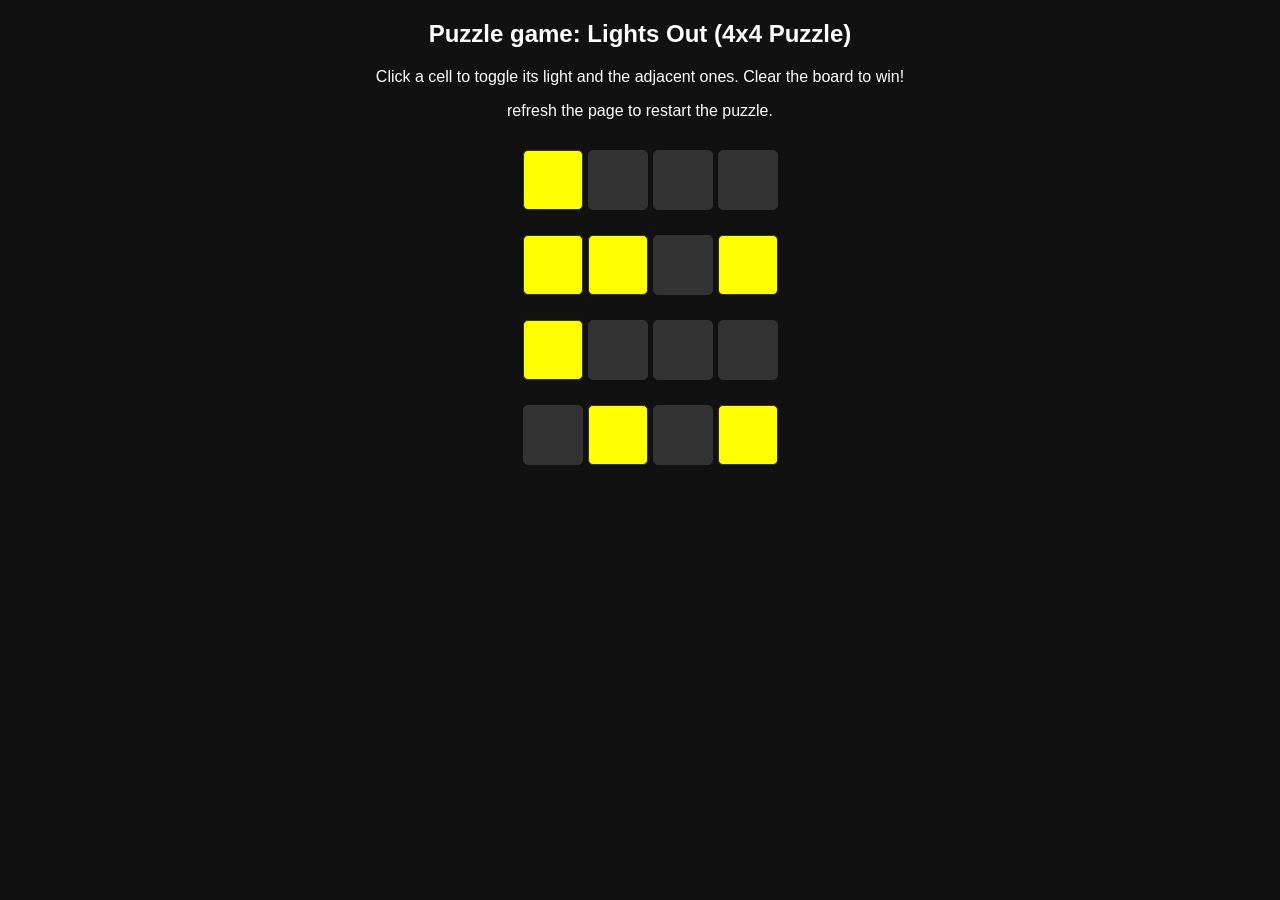
==== index.html @ dad7db60 "initial" ====
<!DOCTYPE html>
<html lang="en">
<head>
    <meta charset="UTF-8">
    <meta name="viewport" content="width=device-width, initial-scale=1.0">
    <title>Lights Out Puzzle</title>

    <link rel="stylesheet" href="style.css">
</head>
<body>

    <!-- Scenario 3 container -->
    <div id="mainGame"></div>

    <!-- Load scenario 3 script -->
    <script src="game.js"></script>

    <!-- Start the game immediately -->
    <script>
        initmainGame();
    </script>

</body>
</html>
---- style.css ----
/* ===== GLOBAL ===== */
body {
    margin: 0;
    padding: 0;
    background: #111;
    color: white;
    font-family: Arial, sans-serif;
    display: flex;
    justify-content: center;
}

#screen-container {
    width: max-content;
}

.screen {
    text-align: center;
}

.hidden {
    display: none;
}

button {
    padding: 12px 20px;
    background: #4caf50;
    border: none;
    border-radius: 6px;
    color: white;
    cursor: pointer;
    font-size: 18px;
    margin: 10px;
}

button:hover {
    background: #45a049;
}

/* ===== SCENARIO 3 — LIGHTS OUT ===== */

.scenario-3-bg {
    /* Example color for Lights Out - e.g., Dark Green/Black for a puzzle grid */
    background-color: #1f381f;
    transition: background-color 0.5s;
}

#lights-grid {
    display: grid;
    grid-template-columns: repeat(4, 70px);
    grid-gap: 8px;
    justify-content: center;
    margin-top: 20px;
}

.light-cell {
    width: 70px;
    height: 70px;
    background: #222;
    border-radius: 8px;
    cursor: pointer;
    transition: 0.2s;
}

.light-on {
    background: #ffe066;
    box-shadow: 0 0 15px #ffea85;
}

/* Win message styling */
.win-msg {
    font-size: 22px;
    margin-top: 15px;
    color: #85ff9e;
}

/* Centered title for scenario 3 */
.centerTitle {
    text-align: center;
}
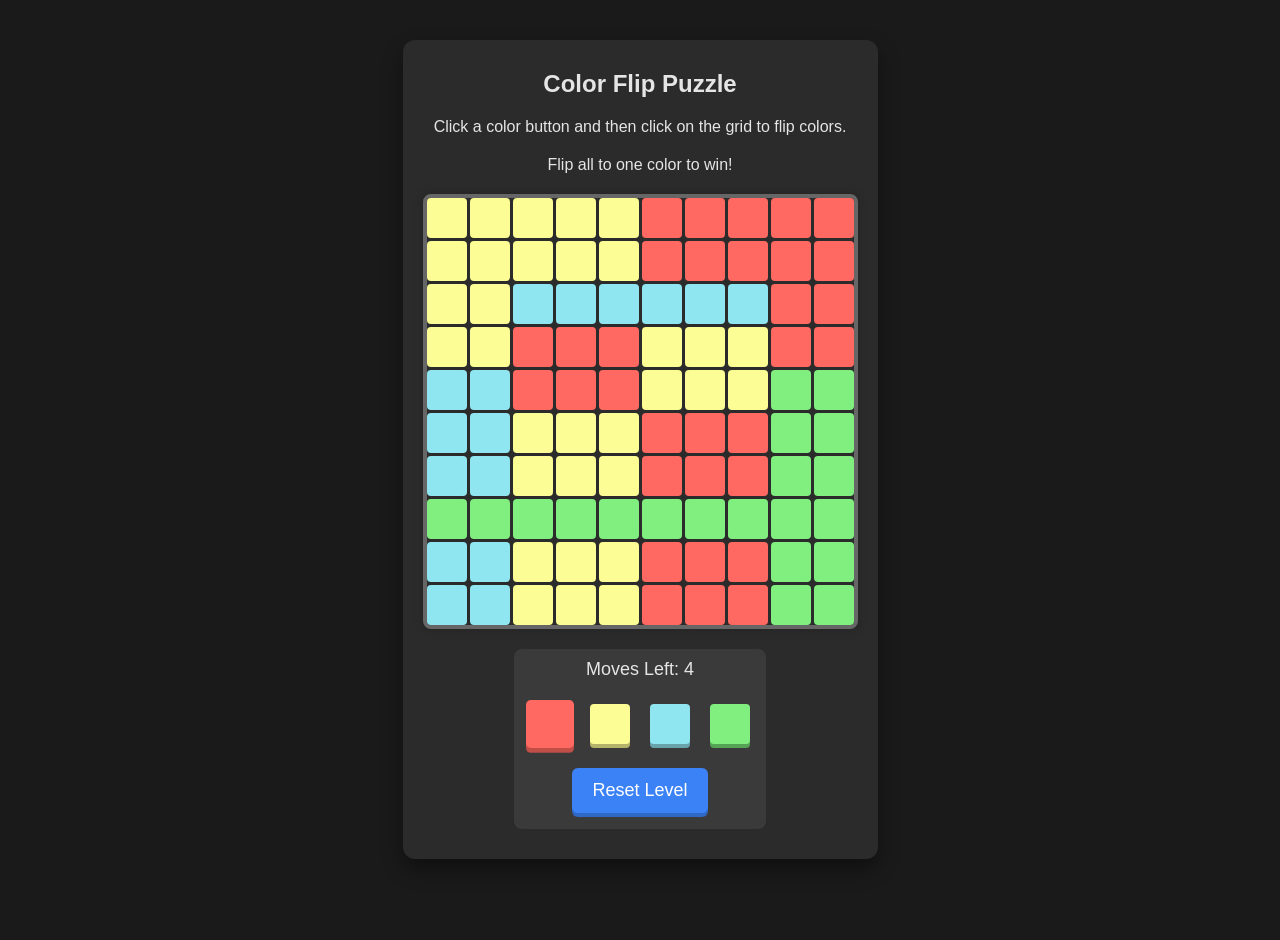
==== commit c2b0d5af: "color flip puzzle" ====
--- a/index.html
+++ b/index.html
@@ -3,22 +3,22 @@
 <head>
     <meta charset="UTF-8">
     <meta name="viewport" content="width=device-width, initial-scale=1.0">
-    <title>Lights Out Puzzle</title>
-
+    <title>Color Flip Puzzle</title>
     <link rel="stylesheet" href="style.css">
 </head>
 <body>
 
-    <!-- Scenario 3 container -->
-    <div id="mainGame"></div>
+<div id="game-wrapper">
+    <h2 class="centerTitle">Color Flip Puzzle</h2>
+    <p class="centerTitle">Click a color button and then click on the grid to flip colors. </p>
+    <p class="centerTitle"> Flip all to one color to win!</p>
+    <!-- Game grid -->
+    <div id="sokoban-grid"></div>
 
-    <!-- Load scenario 3 script -->
-    <script src="game.js"></script>
+    <!-- Controls / Moves -->
+    <div id="controls" class="centerTitle"></div>
+</div>
 
-    <!-- Start the game immediately -->
-    <script>
-        initmainGame();
-    </script>
-
+<script src="game.js"></script>
 </body>
 </html>
--- a/style.css
+++ b/style.css
@@ -1,79 +1,121 @@
-/* ===== GLOBAL ===== */
 body {
     margin: 0;
     padding: 0;
-    background: #111;
-    color: white;
-    font-family: Arial, sans-serif;
+    background: #1a1a1a; 
+    color: #e5e5e5;
+    font-family: 'Inter', sans-serif;
     display: flex;
     justify-content: center;
+    align-items: flex-start; 
+    min-height: 100vh;
+    padding-top: 40px;
 }
 
-#screen-container {
-    width: max-content;
+#game-wrapper {
+    display: flex;
+    flex-direction: column; 
+    align-items: center; 
+    background: #2b2b2b;
+    padding: 20px;
+    border-radius: 12px;
+    box-shadow: 0 10px 20px rgba(0, 0, 0, 0.4);
 }
 
-.screen {
+.centerTitle {
     text-align: center;
+    margin: 8px 0;
 }
 
-.hidden {
-    display: none;
+#sokoban-grid {
+    border: 4px solid #666;
+    border-radius: 8px;
+    box-shadow: 0 0 10px rgba(0, 0, 0, 0.2);
+    margin-top: 10px;
 }
 
 button {
     padding: 12px 20px;
-    background: #4caf50;
+    background: #3b82f6;
     border: none;
     border-radius: 6px;
     color: white;
     cursor: pointer;
     font-size: 18px;
-    margin: 10px;
+    margin: 6px;
+    transition: background 0.2s, transform 0.1s, box-shadow 0.2s;
+    box-shadow: 0 4px #2f69c5;
 }
 
 button:hover {
-    background: #45a049;
+    background: #2f69c5;
 }
 
-/* ===== SCENARIO 3 — LIGHTS OUT ===== */
-
-.scenario-3-bg {
-    /* Example color for Lights Out - e.g., Dark Green/Black for a puzzle grid */
-    background-color: #1f381f;
-    transition: background-color 0.5s;
+button:active {
+    transform: translateY(2px);
+    box-shadow: 0 2px #89a0c5;
 }
 
-#lights-grid {
-    display: grid;
-    grid-template-columns: repeat(4, 70px);
-    grid-gap: 8px;
-    justify-content: center;
+#controls {
+    display: flex;
+    flex-direction: column;
+    align-items: center;
     margin-top: 20px;
+    padding: 10px;
+    background: #3a3a3a;
+    border-radius: 8px;
 }
 
-.light-cell {
-    width: 70px;
-    height: 70px;
-    background: #222;
-    border-radius: 8px;
-    cursor: pointer;
-    transition: 0.2s;
+#controls > div {
+    display: flex;
+    justify-content: center;
+    font-size: 18px;
+    margin-bottom: 8px;
 }
 
-.light-on {
-    background: #ffe066;
-    box-shadow: 0 0 15px #ffea85;
-}
-
-/* Win message styling */
 .win-msg {
     font-size: 22px;
     margin-top: 15px;
-    color: #85ff9e;
+    color: #bfbfbf;
 }
 
-/* Centered title for scenario 3 */
+/* ---------- TILE GRID ---------- */
+.tile {
+    width: 40px;
+    height: 40px;
+    border-radius: 4px;
+    cursor: pointer;
+    transition: background 0.3s ease, transform 0.2s ease, box-shadow 0.2s ease;
+}
+
+/* Hover effect for tiles */
+.tile:hover {
+    transform: scale(1.05);
+    box-shadow: 0 4px 8px rgba(0,0,0,0.3);
+}
+
+/* ---------- COLOR BUTTONS ---------- */
+.color-btn {
+    width: 40px;
+    height: 40px;
+    border-radius: 4px;
+    border: none;
+    cursor: pointer;
+    transition: transform 0.2s ease, box-shadow 0.2s ease;
+}
+
+.color-btn:hover {
+    transform: translateY(-2px);
+    box-shadow: 0 8px 12px rgba(0,0,0,0.3);
+}
+
+/* ---------- CENTERING / UI ---------- */
 .centerTitle {
     text-align: center;
+    margin: 10px 0;
+}
+
+.color-btn.active {
+    transform: scale(1.2);   /* make it bigger */
+    box-shadow: 0 10px 15px rgba(0,0,0,0.4); /* stronger shadow */
+    transition: transform 0.1s ease, box-shadow 0.1s ease;
 }
